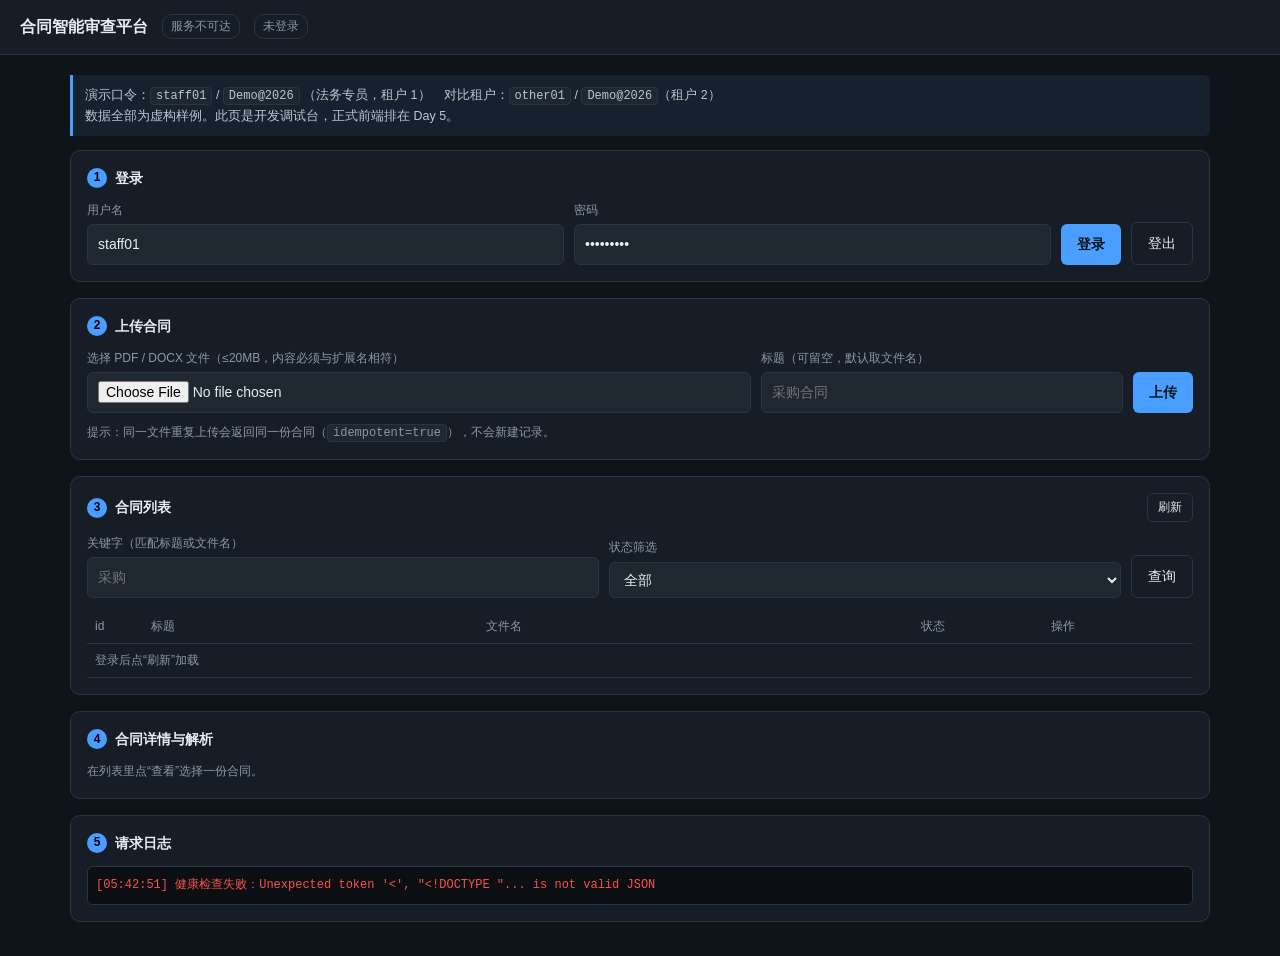
==== src/main/resources/static/index.html @ 00e634e4 "feat(web): add a single-file debug UI to exercise the backend in a browser The backend capabilities " ====
<!DOCTYPE html>
<html lang="zh-CN">
<head>
<meta charset="UTF-8">
<meta name="viewport" content="width=device-width, initial-scale=1">
<title>合同智能审查平台 · 调试台</title>
<!--
  单文件调试台（零构建工具）。

  为什么先做这个而不是正式的 Vue 前端：
  后端能力已经可用，但"看不见"就没法验证与演示。
  一个自包含 HTML 能在浏览器里立刻走通全流程，且不需要 npm 装包。

  ⚠️ 定位说明：这是**开发/演示用调试台**，不是交付级前端。
  正式前端（Vue 3）排在 Day 5，届时本页保留作为排错工具。

  安全：页面本身是公开静态文件，但所有数据请求都要 JWT，
       因此放行它不降低安全性。
-->
<style>
  :root {
    --bg: #0f1419; --panel: #171d26; --panel2: #1f2731;
    --line: #2a3542; --fg: #e6edf3; --dim: #8b98a8;
    --accent: #4a9eff; --ok: #3fb950; --warn: #d29922; --err: #f85149;
    --mono: ui-monospace, "Cascadia Code", Consolas, monospace;
  }
  * { box-sizing: border-box; }
  body {
    margin: 0; background: var(--bg); color: var(--fg);
    font: 14px/1.6 -apple-system, "Segoe UI", "Microsoft YaHei", sans-serif;
  }
  header {
    padding: 14px 20px; border-bottom: 1px solid var(--line);
    display: flex; align-items: center; gap: 14px; flex-wrap: wrap;
    background: var(--panel); position: sticky; top: 0; z-index: 10;
  }
  header h1 { font-size: 16px; margin: 0; font-weight: 600; }
  header .tag {
    font-size: 12px; color: var(--dim); border: 1px solid var(--line);
    padding: 2px 8px; border-radius: 10px;
  }
  main { padding: 20px; max-width: 1180px; margin: 0 auto; }
  .card {
    background: var(--panel); border: 1px solid var(--line);
    border-radius: 10px; padding: 16px; margin-bottom: 16px;
  }
  .card h2 {
    font-size: 14px; margin: 0 0 12px; font-weight: 600;
    display: flex; align-items: center; gap: 8px;
  }
  .step {
    display: inline-flex; width: 20px; height: 20px; align-items: center;
    justify-content: center; border-radius: 50%; background: var(--accent);
    color: #001; font-size: 12px; font-weight: 700; flex: none;
  }
  label { display: block; font-size: 12px; color: var(--dim); margin-bottom: 4px; }
  input, select, button, textarea {
    font: inherit; border-radius: 6px; border: 1px solid var(--line);
    background: var(--panel2); color: var(--fg); padding: 8px 10px;
  }
  input, select { width: 100%; }
  button {
    cursor: pointer; background: var(--accent); color: #00161f;
    border: none; font-weight: 600; padding: 9px 16px;
  }
  button:hover { filter: brightness(1.1); }
  button:disabled { opacity: .45; cursor: not-allowed; }
  button.ghost { background: transparent; color: var(--fg); border: 1px solid var(--line); font-weight: 500; }
  button.danger { background: var(--err); color: #fff; }
  .row { display: flex; gap: 10px; align-items: flex-end; flex-wrap: wrap; }
  .row > * { flex: 1 1 160px; }
  .row > .fixed { flex: 0 0 auto; }
  .grid2 { display: grid; grid-template-columns: 1fr 1fr; gap: 12px; }
  @media (max-width: 760px) { .grid2 { grid-template-columns: 1fr; } }
  pre {
    background: var(--panel2); border: 1px solid var(--line); border-radius: 6px;
    padding: 12px; overflow: auto; max-height: 420px; margin: 0;
    font-family: var(--mono); font-size: 12.5px; white-space: pre-wrap; word-break: break-word;
  }
  table { width: 100%; border-collapse: collapse; font-size: 13px; }
  th, td { text-align: left; padding: 7px 8px; border-bottom: 1px solid var(--line); }
  th { color: var(--dim); font-weight: 500; font-size: 12px; }
  .pill { padding: 1px 8px; border-radius: 10px; font-size: 11px; font-family: var(--mono); }
  .s-UPLOADED { background: #21324a; color: #79b8ff; }
  .s-PARSED { background: #17351f; color: var(--ok); }
  .s-PARSE_FAILED { background: #3d1d1d; color: var(--err); }
  .s-DELETED { background: #2a2a2a; color: var(--dim); }
  .muted { color: var(--dim); font-size: 12px; }
  .log {
    font-family: var(--mono); font-size: 12px; max-height: 150px;
    overflow: auto; background: #0b0f14; border: 1px solid var(--line);
    border-radius: 6px; padding: 8px;
  }
  .log div { padding: 1px 0; }
  .log .ok { color: var(--ok); }
  .log .err { color: var(--err); }
  .log .warn { color: var(--warn); }
  .hint {
    background: #16212e; border-left: 3px solid var(--accent);
    padding: 10px 12px; border-radius: 0 6px 6px 0; font-size: 12.5px; color: #b9c6d4;
    margin-bottom: 14px;
  }
  .hidden { display: none !important; }
  .kbd { font-family: var(--mono); background: var(--panel2); border: 1px solid var(--line);
         border-radius: 4px; padding: 1px 5px; font-size: 12px; }
</style>
</head>
<body>

<header>
  <h1>合同智能审查平台</h1>
  <span class="tag" id="healthTag">检查服务中…</span>
  <span class="tag" id="userTag">未登录</span>
</header>

<main>

  <div class="hint">
    演示口令：<span class="kbd">staff01</span> / <span class="kbd">Demo@2026</span>
    （法务专员，租户 1）　对比租户：<span class="kbd">other01</span> / <span class="kbd">Demo@2026</span>（租户 2）
    <br>数据全部为虚构样例。此页是开发调试台，正式前端排在 Day 5。
  </div>

  <!-- 1. 登录 -->
  <div class="card">
    <h2><span class="step">1</span>登录</h2>
    <div class="row">
      <div><label>用户名</label><input id="username" value="staff01"></div>
      <div><label>密码</label><input id="password" type="password" value="Demo@2026"></div>
      <div class="fixed"><button onclick="doLogin()">登录</button></div>
      <div class="fixed"><button class="ghost" onclick="doLogout()">登出</button></div>
    </div>
  </div>

  <!-- 2. 上传 -->
  <div class="card">
    <h2><span class="step">2</span>上传合同</h2>
    <div class="row">
      <div style="flex:2 1 260px">
        <label>选择 PDF / DOCX 文件（≤20MB，内容必须与扩展名相符）</label>
        <input id="file" type="file" accept=".pdf,.docx">
      </div>
      <div><label>标题（可留空，默认取文件名）</label><input id="title" placeholder="采购合同"></div>
      <div class="fixed"><button onclick="doUpload()">上传</button></div>
    </div>
    <p class="muted" style="margin:10px 0 0">
      提示：同一文件重复上传会返回同一份合同（<span class="kbd">idempotent=true</span>），不会新建记录。
    </p>
  </div>

  <!-- 3. 列表 -->
  <div class="card">
    <h2><span class="step">3</span>合同列表
      <button class="ghost" style="margin-left:auto;padding:4px 10px;font-size:12px" onclick="loadList()">刷新</button>
    </h2>
    <div class="row" style="margin-bottom:12px">
      <div><label>关键字（匹配标题或文件名）</label><input id="kw" placeholder="采购"></div>
      <div><label>状态筛选</label>
        <select id="statusFilter">
          <option value="">全部</option>
          <option>UPLOADED</option>
          <option>PARSED</option>
          <option>PARSE_FAILED</option>
          <option value="NOT_A_STATUS">非法值（试 400）</option>
        </select>
      </div>
      <div class="fixed"><button class="ghost" onclick="loadList()">查询</button></div>
    </div>
    <table>
      <thead><tr><th style="width:56px">id</th><th>标题</th><th>文件名</th><th style="width:130px">状态</th><th style="width:150px">操作</th></tr></thead>
      <tbody id="listBody"><tr><td colspan="5" class="muted">登录后点“刷新”加载</td></tr></tbody>
    </table>
  </div>

  <!-- 4. 详情 -->
  <div class="card">
    <h2><span class="step">4</span>合同详情与解析</h2>
    <div id="detailEmpty" class="muted">在列表里点“查看”选择一份合同。</div>
    <div id="detailBox" class="hidden">
      <div class="grid2" style="margin-bottom:12px">
        <div>
          <table>
            <tbody id="detailMeta"></tbody>
          </table>
        </div>
        <div>
          <label>操作</label>
          <div class="row">
            <div class="fixed"><button onclick="doParse()">解析文本</button></div>
            <div class="fixed"><button class="ghost" onclick="loadText()">查看正文</button></div>
            <div class="fixed"><button class="danger" onclick="doDelete()">删除</button></div>
          </div>
          <label style="margin-top:12px">解析结果</label>
          <pre id="parseResult" style="max-height:150px">尚未解析</pre>
        </div>
      </div>
      <label>归一化正文（可复制其中一句去试“证据定位”）</label>
      <pre id="textBox">尚未加载</pre>
    </div>
  </div>

  <!-- 5. 日志 -->
  <div class="card">
    <h2><span class="step">5</span>请求日志</h2>
    <div class="log" id="log"></div>
  </div>

</main>

<script>
const $ = id => document.getElementById(id);
let token = null;
let currentId = null;

function log(msg, kind) {
  const d = document.createElement('div');
  if (kind) d.className = kind;
  const t = new Date().toLocaleTimeString('zh-CN', { hour12: false });
  d.textContent = `[${t}] ${msg}`;
  $('log').prepend(d);
}

async function api(method, path, { body, raw, ctype, auth = true } = {}) {
  const headers = { 'Accept': 'application/json' };
  let payload = null;
  if (raw !== undefined) { payload = raw; headers['Content-Type'] = ctype || 'application/octet-stream'; }
  else if (body !== undefined) { payload = JSON.stringify(body); headers['Content-Type'] = 'application/json; charset=utf-8'; }
  if (auth && token) headers['Authorization'] = 'Bearer ' + token;

  const res = await fetch(path, { method, headers, body: payload });
  const text = await res.text();
  let data = null;
  try { data = text ? JSON.parse(text) : null; } catch { data = text; }

  const mark = res.ok ? 'ok' : 'err';
  log(`${method} ${path} → ${res.status}`, mark);
  if (!res.ok && data && data.code) log(`　　${data.code}: ${data.message}`, 'err');
  return { status: res.status, ok: res.ok, data };
}

// ---------- 健康检查 ----------
async function checkHealth() {
  try {
    const r = await fetch('/api/health');
    const h = await r.json();
    $('healthTag').textContent = `服务正常 · AI 通道=${h.aiEnabled ? '真实调用' : 'Mock 桩'}`;
    log(`健康检查通过，aiEnabled=${h.aiEnabled}, model=${h.aiModel}`, 'ok');
  } catch (e) {
    $('healthTag').textContent = '服务不可达';
    log('健康检查失败：' + e.message, 'err');
  }
}

// ---------- 1. 登录 ----------
async function doLogin() {
  const r = await api('POST', '/api/auth/login',
    { body: { username: $('username').value, password: $('password').value }, auth: false });
  if (!r.ok) { $('userTag').textContent = '登录失败'; return; }
  token = r.data.token;
  const u = r.data.user;
  $('userTag').textContent = `${u.displayName} · ${u.role} · 租户${u.tenantId}`;
  log(`登录成功：${u.username}（${u.role}），有效期 ${r.data.expiresIn} 秒`, 'ok');
  loadList();
}

async function doLogout() {
  if (token) await api('POST', '/api/auth/logout');
  token = null; currentId = null;
  $('userTag').textContent = '未登录';
  $('listBody').innerHTML = '<tr><td colspan="5" class="muted">未登录</td></tr>';
  $('detailBox').classList.add('hidden');
  $('detailEmpty').classList.remove('hidden');
}

// ---------- 2. 上传 ----------
async function doUpload() {
  const f = $('file').files[0];
  if (!f) { log('请先选择文件', 'warn'); return; }
  const fd = new FormData();
  fd.append('file', f);
  if ($('title').value) fd.append('title', $('title').value);

  const res = await fetch('/api/contracts', {
    method: 'POST',
    headers: token ? { 'Authorization': 'Bearer ' + token } : {},
    body: fd
  });
  const text = await res.text();
  let data = null;
  try { data = JSON.parse(text); } catch { data = text; }
  log(`POST /api/contracts → ${res.status}`, res.ok ? 'ok' : 'err');

  if (!res.ok) {
    log(`　　上传被拒：${data.code || ''} ${data.message || ''}`, 'err');
    return;
  }
  log(`　　合同 id=${data.contract.id}，状态=${data.contract.status}，幂等命中=${data.idempotent}`,
      data.idempotent ? 'warn' : 'ok');
  if (data.idempotent) log('　　同一文件已存在，返回原记录（这是幂等，不是错误）', 'warn');
  loadList();
}

// ---------- 3. 列表 ----------
async function loadList() {
  if (!token) { log('请先登录', 'warn'); return; }
  const p = new URLSearchParams({ page: '0', size: '20' });
  if ($('kw').value) p.set('keyword', $('kw').value);
  if ($('statusFilter').value) p.set('status', $('statusFilter').value);

  const r = await api('GET', '/api/contracts?' + p.toString());
  if (!r.ok) { $('listBody').innerHTML = `<tr><td colspan="5" class="muted">查询失败：${r.data.code || r.status}</td></tr>`; return; }

  const items = r.data.items;
  if (!items.length) {
    $('listBody').innerHTML = '<tr><td colspan="5" class="muted">没有数据（跨租户时这是正确结果）</td></tr>';
    return;
  }
  $('listBody').innerHTML = items.map(it => `
    <tr>
      <td>${it.id}</td>
      <td>${esc(it.title)}</td>
      <td class="muted">${esc(it.originalFilename)}</td>
      <td><span class="pill s-${it.status}">${it.status}</span></td>
      <td>
        <button class="ghost" style="padding:3px 10px;font-size:12px" onclick="selectContract(${it.id})">查看</button>
      </td>
    </tr>`).join('');
  log(`列表加载完成：total=${r.data.total}，本页 ${items.length} 条`, 'ok');
}

// ---------- 4. 详情 ----------
async function selectContract(id) {
  const r = await api('GET', '/api/contracts/' + id);
  if (!r.ok) return;
  currentId = id;
  const c = r.data;
  $('detailEmpty').classList.add('hidden');
  $('detailBox').classList.remove('hidden');
  $('detailMeta').innerHTML = `
    <tr><th>id</th><td>${c.id}</td></tr>
    <tr><th>标题</th><td>${esc(c.title)}</td></tr>
    <tr><th>原文件名</th><td>${esc(c.originalFilename)}</td></tr>
    <tr><th>大小</th><td>${c.fileSize} 字节</td></tr>
    <tr><th>状态</th><td><span class="pill s-${c.status}">${c.status}</span></td></tr>
    <tr><th>已解析</th><td>${c.hasText ? '是' : '否'}</td></tr>
    <tr><th>创建时间</th><td class="muted">${c.createdAt || ''}</td></tr>`;
  $('parseResult').textContent = '尚未解析（点“解析文本”）';
  $('textBox').textContent = '尚未加载（点“查看正文”）';
  log(`已选中合同 id=${id}`);
}

async function doParse() {
  if (!currentId) return;
  const r = await api('POST', `/api/contracts/${currentId}/parse`);
  if (!r.ok) return;
  const d = r.data;
  $('parseResult').textContent = JSON.stringify(d, null, 2);

  if (d.success) {
    log(`解析成功：${d.normalizedLength} 字符，${d.pageCount} 页`, 'ok');
    if (d.stats && d.stats.charsRemoved !== undefined) {
      log(`　　归一化移除了 ${d.stats.charsRemoved} 个字符（原文 ${d.stats.originalLength} → ${d.stats.normalizedLength}）`, 'warn');
    }
  } else {
    log(`解析失败：${d.errorCode} — ${d.message}`, 'err');
    log('　　注意：失败时不会留下半份正文，状态已置 PARSE_FAILED', 'warn');
  }
  selectContract(currentId);
  loadList();
}

async function loadText() {
  if (!currentId) return;
  const r = await api('GET', `/api/contracts/${currentId}/text`);
  if (!r.ok) {
    $('textBox').textContent = `无法读取正文：${r.data.code || r.status}\n（未解析或解析失败的合同不会返回空文本，而是明确报错）`;
    return;
  }
  $('textBox').textContent = r.data.text;
  log(`正文长度 ${r.data.length}，textHash=${r.data.textHash.slice(0, 16)}…`, 'ok');
}

async function doDelete() {
  if (!currentId) return;
  const r = await api('DELETE', '/api/contracts/' + currentId);
  if (r.status === 204) log('删除成功（204）。删除是幂等的，重复删除同样返回 204', 'ok');
  currentId = null;
  $('detailBox').classList.add('hidden');
  $('detailEmpty').classList.remove('hidden');
  loadList();
}

function esc(s) {
  return String(s == null ? '' : s).replace(/[&<>"']/g, m =>
    ({ '&': '&amp;', '<': '&lt;', '>': '&gt;', '"': '&quot;', "'": '&#39;' }[m]));
}

checkHealth();
</script>
</body>
</html>
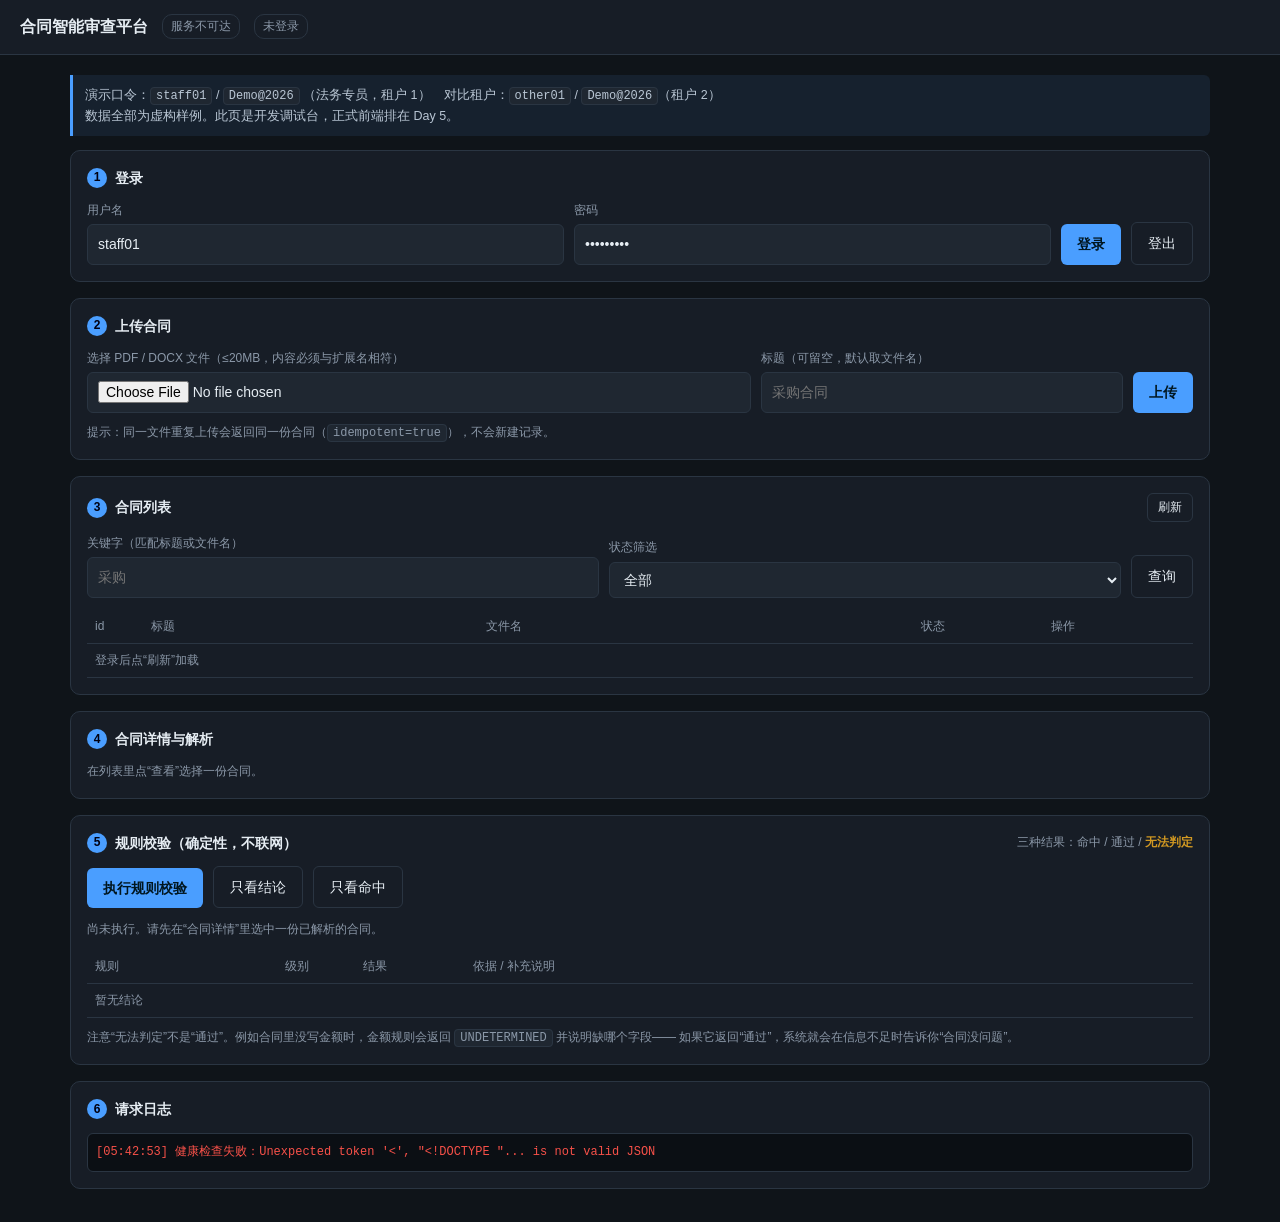
==== commit ed507b92: "feat(rule): three-state rule engine with amount, date, clause and party rules Implements T-011 and T" ====
--- a/src/main/resources/static/index.html
+++ b/src/main/resources/static/index.html
@@ -199,9 +199,36 @@
     </div>
   </div>
 
-  <!-- 5. 日志 -->
-  <div class="card">
-    <h2><span class="step">5</span>请求日志</h2>
+  <!-- 5. 规则校验 -->
+  <div class="card">
+    <h2><span class="step">5</span>规则校验（确定性，不联网）
+      <span class="muted" style="font-weight:400;margin-left:auto">
+        三种结果：命中 / 通过 / <b style="color:var(--warn)">无法判定</b>
+      </span>
+    </h2>
+    <div class="row" style="margin-bottom:12px">
+      <div class="fixed"><button onclick="doRuleCheck()">执行规则校验</button></div>
+      <div class="fixed"><button class="ghost" onclick="loadFindings()">只看结论</button></div>
+      <div class="fixed"><button class="ghost" onclick="loadFindings(true)">只看命中</button></div>
+    </div>
+    <div id="ruleSummary" class="muted" style="margin-bottom:10px">尚未执行。请先在“合同详情”里选中一份已解析的合同。</div>
+    <table>
+      <thead><tr>
+        <th style="width:190px">规则</th><th style="width:78px">级别</th>
+        <th style="width:110px">结果</th><th>依据 / 补充说明</th>
+      </tr></thead>
+      <tbody id="findingsBody"><tr><td colspan="4" class="muted">暂无结论</td></tr></tbody>
+    </table>
+    <p class="muted" style="margin:10px 0 0">
+      注意“无法判定”不是“通过”。例如合同里没写金额时，金额规则会返回
+      <span class="kbd">UNDETERMINED</span> 并说明缺哪个字段——
+      如果它返回“通过”，系统就会在信息不足时告诉你“合同没问题”。
+    </p>
+  </div>
+
+  <!-- 6. 日志 -->
+  <div class="card">
+    <h2><span class="step">6</span>请求日志</h2>
     <div class="log" id="log"></div>
   </div>
 
@@ -395,6 +422,75 @@
     ({ '&': '&amp;', '<': '&lt;', '>': '&gt;', '"': '&quot;', "'": '&#39;' }[m]));
 }
 
+// ---------- 5. 规则校验 ----------
+async function doRuleCheck() {
+  if (!currentId) { log('请先在合同详情里选中一份合同', 'warn'); return; }
+
+  const r = await api('POST', `/api/contracts/${currentId}/rule-check`);
+  if (!r.ok) {
+    log(`　　执行失败：${r.data.code || ''} ${r.data.message || ''}`, 'err');
+    if (r.data.code === 'PARSE_FAILED') {
+      log('　　合同尚未解析成功。规则校验拒绝在无正文时执行——' +
+          '否则会把"没解析"说成"合同缺条款"', 'warn');
+    }
+    return;
+  }
+
+  const d = r.data;
+  const parts = [
+    `共 ${d.total} 条`,
+    `命中 ${d.hits}`,
+    `通过 ${d.passes}`,
+    `<b style="color:var(--warn)">无法判定 ${d.undetermined}</b>`
+  ];
+  if (d.ruleErrors > 0) parts.push(`<b style="color:var(--err)">规则出错 ${d.ruleErrors}</b>`);
+  $('ruleSummary').innerHTML = parts.join(' · ') + `　—　${esc(d.message)}`;
+
+  log(`规则校验完成：共${d.total} 命中${d.hits} 通过${d.passes} 无法判定${d.undetermined}`, 'ok');
+  if (d.undetermined > 0) {
+    log(`　　有 ${d.undetermined} 条无法判定（信息不足），需人工确认。这不是"通过"`, 'warn');
+  }
+  if (d.ruleErrors > 0) {
+    log(`　　${d.ruleErrors} 条规则自身执行失败，已标记，请查看明细`, 'err');
+  }
+
+  const extracted = d.extractedElements || {};
+  const got = Object.entries(extracted).filter(([, v]) => v !== '未抽到');
+  log(`　　要素抽取：${got.length} 个成功 → ${got.map(([k, v]) => k + '=' + v).join(', ') || '（无）'}`);
+
+  loadFindings();
+  selectContract(currentId);
+}
+
+async function loadFindings(onlyHits) {
+  if (!currentId) { log('请先选中一份合同', 'warn'); return; }
+  const r = await api('GET', `/api/contracts/${currentId}/findings?onlyHits=${onlyHits ? 'true' : 'false'}`);
+  if (!r.ok) return;
+
+  const list = r.data;
+  if (!list.length) {
+    $('findingsBody').innerHTML = '<tr><td colspan="4" class="muted">暂无结论，先执行规则校验</td></tr>';
+    return;
+  }
+
+  const color = { HIT: 'var(--err)', PASS: 'var(--ok)', UNDETERMINED: 'var(--warn)' };
+  $('findingsBody').innerHTML = list.map(f => {
+    const reason = [
+      f.evidence ? esc(f.evidence) : '',
+      f.detail ? `<span class="muted">${esc(f.detail)}</span>` : '',
+      f.errorMessage ? `<span style="color:var(--err)">规则出错：${esc(f.errorMessage)}</span>` : '',
+      f.charStart != null ? `<span class="muted">原文位置 [${f.charStart}, ${f.charEnd})</span>` : ''
+    ].filter(Boolean).join('<br>');
+    return `<tr>
+      <td><span class="kbd">${esc(f.ruleCode)}</span><br><span class="muted">${esc(f.ruleName)}</span></td>
+      <td>${esc(f.severity)}</td>
+      <td style="color:${color[f.result] || 'inherit'};font-weight:600">${esc(f.result)}</td>
+      <td>${reason || '<span class="muted">—</span>'}</td>
+    </tr>`;
+  }).join('');
+  log(`结论已加载：${list.length} 条`, 'ok');
+}
+
 checkHealth();
 </script>
 </body>
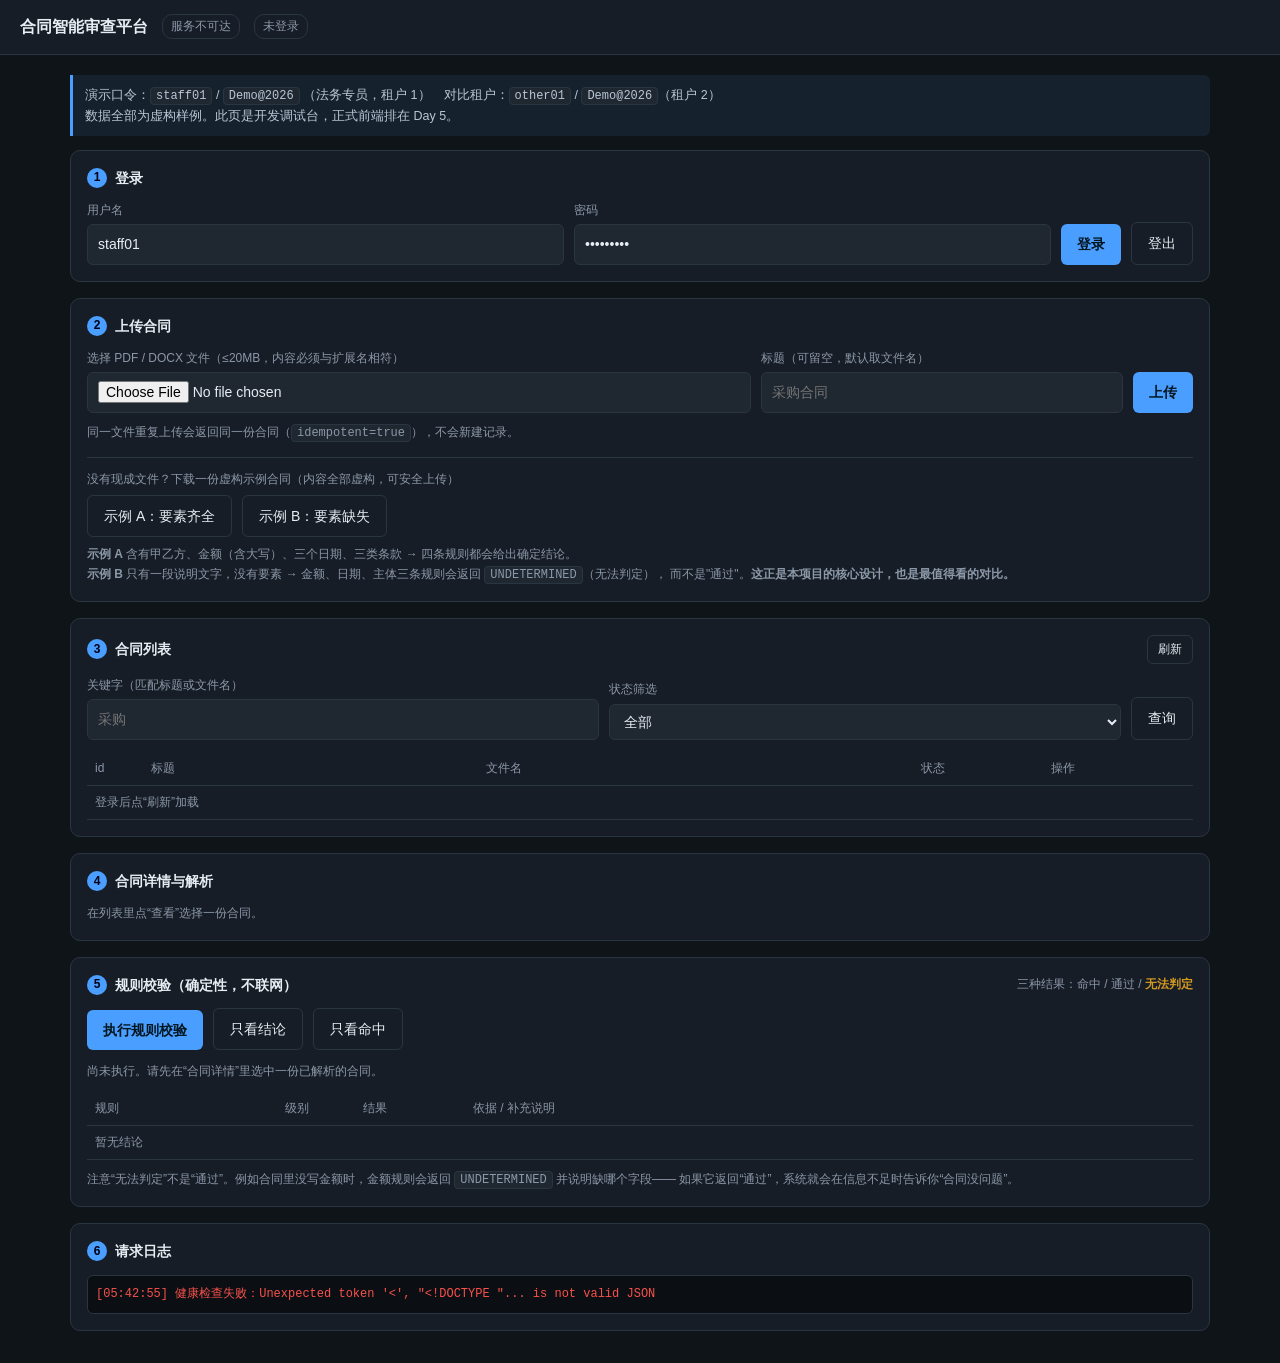
==== commit 0763be14: "feat(web): add sample contract downloads to the debug console The two sample templates existed but h" ====
--- a/src/main/resources/static/index.html
+++ b/src/main/resources/static/index.html
@@ -144,8 +144,31 @@
       <div class="fixed"><button onclick="doUpload()">上传</button></div>
     </div>
     <p class="muted" style="margin:10px 0 0">
-      提示：同一文件重复上传会返回同一份合同（<span class="kbd">idempotent=true</span>），不会新建记录。
+      同一文件重复上传会返回同一份合同（<span class="kbd">idempotent=true</span>），不会新建记录。
     </p>
+
+    <div style="margin-top:14px;padding-top:12px;border-top:1px solid var(--line)">
+      <label>没有现成文件？下载一份虚构示例合同（内容全部虚构，可安全上传）</label>
+      <div class="row" style="margin-top:6px">
+        <div class="fixed">
+          <button class="ghost" onclick="downloadSample('well-formed')">
+            示例 A：要素齐全
+          </button>
+        </div>
+        <div class="fixed">
+          <button class="ghost" onclick="downloadSample('sparse')">
+            示例 B：要素缺失
+          </button>
+        </div>
+      </div>
+      <p class="muted" style="margin:8px 0 0">
+        <b>示例 A</b> 含有甲乙方、金额（含大写）、三个日期、三类条款 →
+        四条规则都会给出确定结论。<br>
+        <b>示例 B</b> 只有一段说明文字，没有要素 →
+        金额、日期、主体三条规则会返回 <span class="kbd">UNDETERMINED</span>（无法判定），
+        而不是"通过"。<b>这正是本项目的核心设计，也是最值得看的对比。</b>
+      </p>
+    </div>
   </div>
 
   <!-- 3. 列表 -->
@@ -300,6 +323,17 @@
 }
 
 // ---------- 2. 上传 ----------
+async function downloadSample(template) {
+  // 直接开新标签下载：示例 PDF 端点是公开的（仅 dev/test 环境注册），
+  // 不需要带 JWT，因此用浏览器原生下载最省事。
+  const url = `/api/debug/sample-contract.pdf?template=${encodeURIComponent(template)}`;
+  log(`下载示例合同：${template}`, 'ok');
+  window.open(url, '_blank');
+  const label = template === 'well-formed' ? '示例 A（要素齐全）' : '示例 B（要素缺失）';
+  log(`　　${label} 已在新标签打开。若浏览器直接内嵌显示，请用它的下载按钮存到本地，` +
+      `然后在上方"选择文件"里选中它`, 'warn');
+}
+
 async function doUpload() {
   const f = $('file').files[0];
   if (!f) { log('请先选择文件', 'warn'); return; }
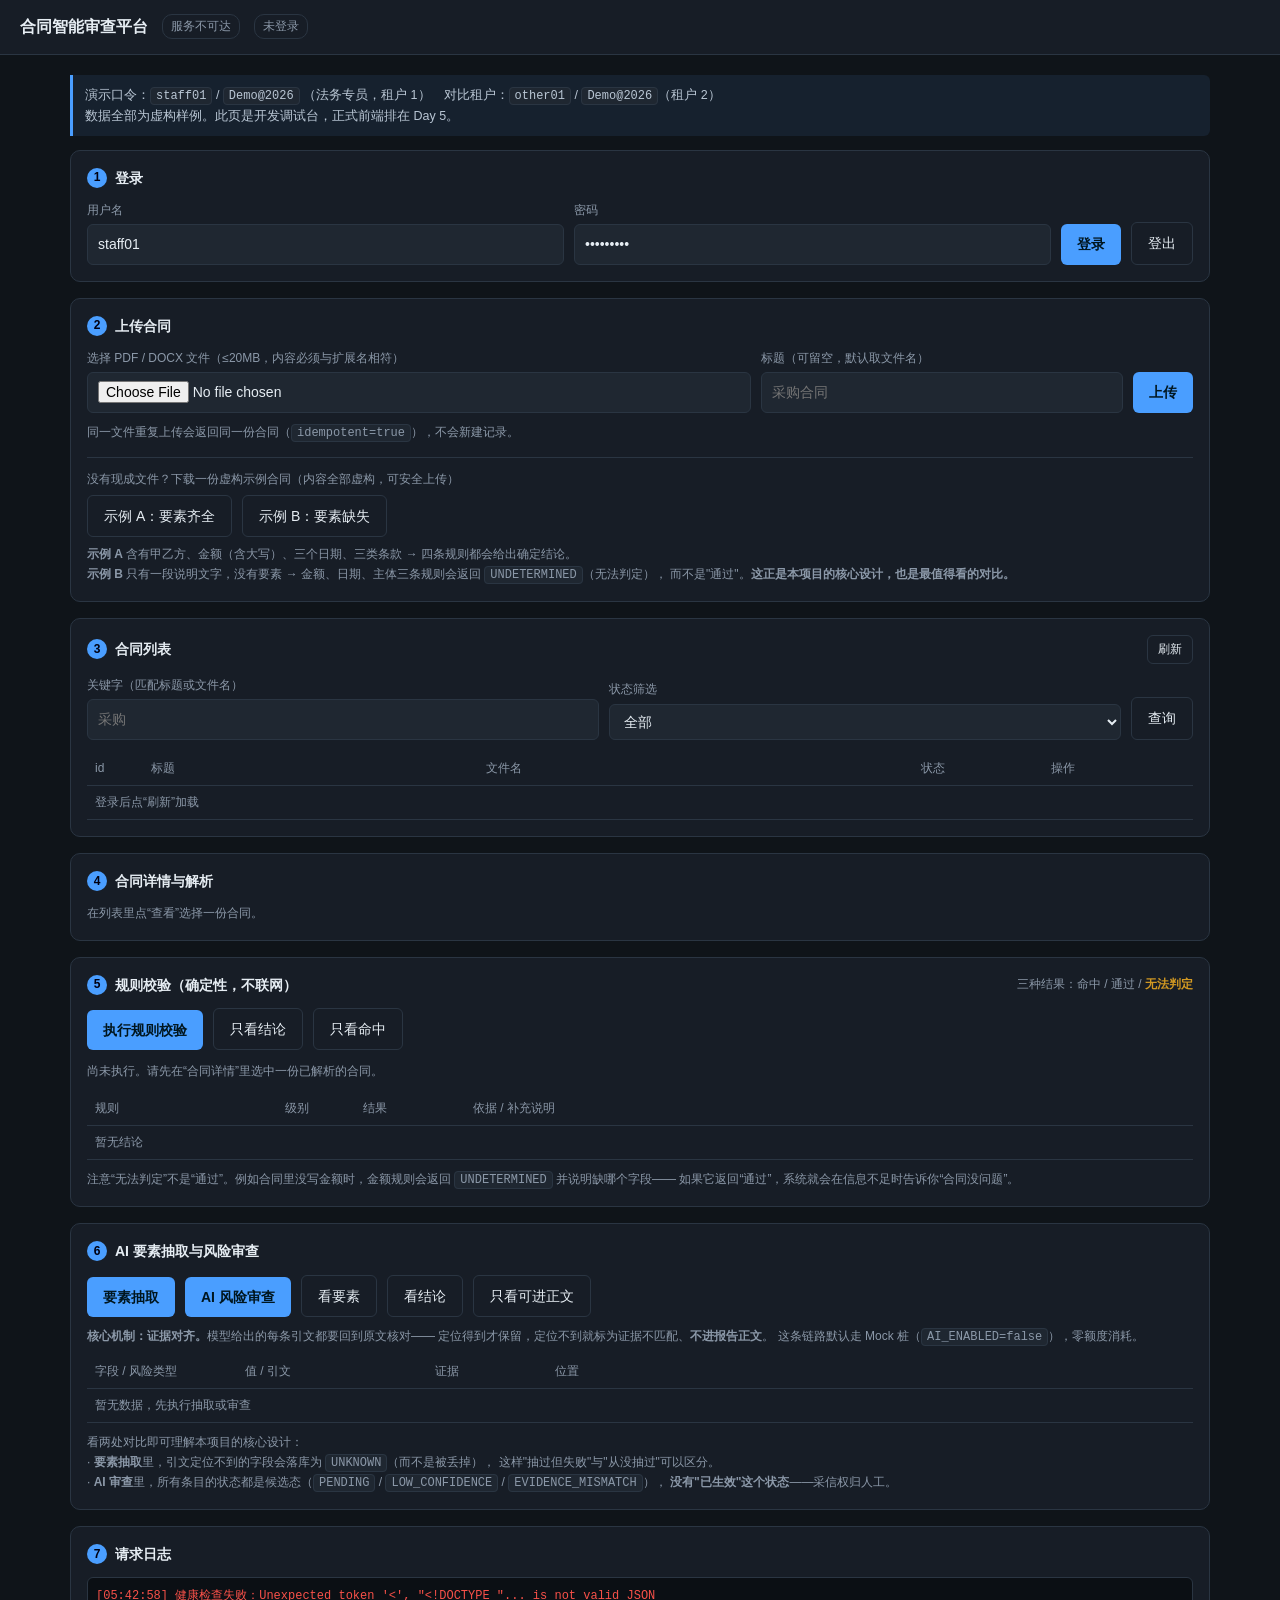
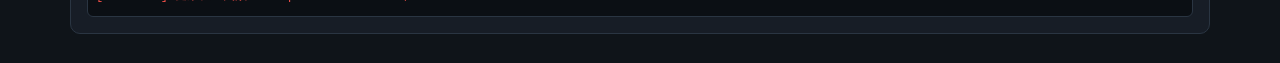
==== commit 54154654: "feat(extract,ai): turn model output into checkable conclusions Implements T-015 and T-016. Extract a" ====
--- a/src/main/resources/static/index.html
+++ b/src/main/resources/static/index.html
@@ -249,9 +249,48 @@
     </p>
   </div>
 
-  <!-- 6. 日志 -->
+  <!-- 6. AI 要素抽取与风险审查 -->
   <div class="card">
-    <h2><span class="step">6</span>请求日志</h2>
+    <h2><span class="step">6</span>AI 要素抽取与风险审查
+      <span class="muted" id="aiChannel" style="font-weight:400;font-size:12px"></span>
+    </h2>
+    <div class="row">
+      <div class="fixed"><button onclick="doExtract()">要素抽取</button></div>
+      <div class="fixed"><button onclick="doAiReview()">AI 风险审查</button></div>
+      <div class="fixed"><button class="ghost" onclick="loadElements()">看要素</button></div>
+      <div class="fixed"><button class="ghost" onclick="loadAiFindings()">看结论</button></div>
+      <div class="fixed"><button class="ghost" onclick="loadAiFindings(true)">只看可进正文</button></div>
+    </div>
+
+    <p class="muted" style="margin:10px 0 8px">
+      <b>核心机制：证据对齐。</b>模型给出的每条引文都要回到原文核对——
+      定位得到才保留，定位不到就标为证据不匹配、<b>不进报告正文</b>。
+      这条链路默认走 Mock 桩（<span class="kbd">AI_ENABLED=false</span>），零额度消耗。
+    </p>
+
+    <div id="aiSummary" class="muted" style="margin-bottom:8px"></div>
+
+    <table>
+      <thead>
+        <tr><th style="width:150px">字段 / 风险类型</th><th style="width:190px">值 / 引文</th>
+            <th style="width:120px">证据</th><th>位置</th></tr>
+      </thead>
+      <tbody id="aiBody"><tr><td colspan="4" class="muted">暂无数据，先执行抽取或审查</td></tr></tbody>
+    </table>
+
+    <p class="muted" style="margin:10px 0 0">
+      看两处对比即可理解本项目的核心设计：<br>
+      · <b>要素抽取</b>里，引文定位不到的字段会落库为 <span class="kbd">UNKNOWN</span>（而不是被丢掉），
+        这样"抽过但失败"与"从没抽过"可以区分。<br>
+      · <b>AI 审查</b>里，所有条目的状态都是候选态（<span class="kbd">PENDING</span> /
+        <span class="kbd">LOW_CONFIDENCE</span> / <span class="kbd">EVIDENCE_MISMATCH</span>），
+        <b>没有"已生效"这个状态</b>——采信权归人工。
+    </p>
+  </div>
+
+  <!-- 7. 日志 -->
+  <div class="card">
+    <h2><span class="step">7</span>请求日志</h2>
     <div class="log" id="log"></div>
   </div>
 
@@ -294,6 +333,9 @@
     const r = await fetch('/api/health');
     const h = await r.json();
     $('healthTag').textContent = `服务正常 · AI 通道=${h.aiEnabled ? '真实调用' : 'Mock 桩'}`;
+    $('aiChannel').textContent = h.aiEnabled
+      ? `通道：真实调用（${h.aiModel}，消耗额度）`
+      : `通道：Mock 桩（${h.aiModel} 的桩实现，零额度消耗）`;
     log(`健康检查通过，aiEnabled=${h.aiEnabled}, model=${h.aiModel}`, 'ok');
   } catch (e) {
     $('healthTag').textContent = '服务不可达';
@@ -525,6 +567,111 @@
   log(`结论已加载：${list.length} 条`, 'ok');
 }
 
+// ---------- 6. AI 要素抽取与风险审查 ----------
+function requireContract() {
+  if (!currentId) { log('请先在列表里选择一份合同', 'warn'); return false; }
+  return true;
+}
+
+function badge(status) {
+  const map = {
+    CONFIRMED: 'ok', PENDING: 'ok',
+    LOW_CONFIDENCE: 'warn', UNKNOWN: 'muted', CONFLICT: 'err',
+    EVIDENCE_MISMATCH: 'err', EVIDENCE_AMBIGUOUS: 'warn'
+  };
+  return `<span class="kbd ${map[status] || ''}">${esc(status)}</span>`;
+}
+
+async function doExtract() {
+  if (!requireContract()) return;
+  log('要素抽取中…（Mock 桩，不消耗额度）');
+  const r = await api('POST', `/api/contracts/${currentId}/extract`);
+  if (!r.ok) {
+    log(`抽取失败：HTTP ${r.status} ${r.data.code || ''} ${r.data.message || ''}`, 'err');
+    if (r.data && r.data.code === 'AI_UNAVAILABLE') {
+      log('　　AI 通道不可用——这是降级状态，规则校验不受影响', 'warn');
+    }
+    return;
+  }
+  const d = r.data;
+  log(`抽取完成：共 ${d.total} 个字段，引文定位成功 ${d.aligned}，失败 ${d.mismatch}` +
+      `（成功率 ${d.alignmentRate}）provider=${d.provider}`, d.mismatch > 0 ? 'warn' : 'ok');
+  log('　　' + d.message, d.mismatch > 0 ? 'warn' : 'ok');
+  $('aiSummary').innerHTML =
+    `<b>要素抽取</b>：${d.total} 个字段，引文定位 <b>${d.aligned}</b> 成功 / ` +
+    `<b>${d.mismatch}</b> 失败 · 通道 <span class="kbd">${esc(d.provider)}</span>`;
+  loadElements();
+}
+
+async function loadElements() {
+  if (!requireContract()) return;
+  const r = await api('GET', `/api/contracts/${currentId}/elements`);
+  if (!r.ok) { log(`读取要素失败：HTTP ${r.status}`, 'err'); return; }
+  if (!r.data.length) {
+    $('aiBody').innerHTML = '<tr><td colspan="4" class="muted">暂无要素，先执行「要素抽取」</td></tr>';
+    return;
+  }
+  $('aiBody').innerHTML = r.data.map(e => {
+    const located = e.charStart !== null && e.charStart !== undefined;
+    return `<tr>
+      <td><b>${esc(e.fieldKey)}</b><br><span class="muted" style="font-size:11px">${esc(e.source)}</span></td>
+      <td>${located ? esc(e.elementValue || '') : '<span class="muted">（未采信）</span>'}
+          <br><span class="muted" style="font-size:11px">${esc((e.quote || '').slice(0, 40))}</span></td>
+      <td>${badge(e.status)}<br><span class="muted" style="font-size:11px">${esc(e.matchLevel || '—')}
+          · ${e.confidence}</span></td>
+      <td class="muted" style="font-size:11px">${located
+          ? `[${e.charStart},${e.charEnd})`
+          : esc(e.statusReason || '')}</td>
+    </tr>`;
+  }).join('');
+  log(`已加载 ${r.data.length} 个要素`, 'ok');
+}
+
+async function doAiReview() {
+  if (!requireContract()) return;
+  log('AI 风险审查中…（Mock 桩，不消耗额度）');
+  const r = await api('POST', `/api/contracts/${currentId}/ai-review`);
+  if (!r.ok) {
+    log(`审查失败：HTTP ${r.status} ${r.data.code || ''} ${r.data.message || ''}`, 'err');
+    if (r.data && r.data.code === 'AI_UNAVAILABLE') {
+      log('　　AI 通道不可用——这是降级状态，规则校验仍可正常使用', 'warn');
+    }
+    return;
+  }
+  const d = r.data;
+  log(`审查完成：共 ${d.total} 条候选；待采信 ${d.pending}，低置信度 ${d.lowConfidence}，` +
+      `证据不匹配 ${d.mismatch}；可进报告正文 ${d.reportable} 条`, d.mismatch > 0 ? 'warn' : 'ok');
+  log(`　　${d.message}`, d.mismatch > 0 ? 'warn' : 'ok');
+  log(`　　模型=${d.modelVersion} 提示词=${d.promptVersion} provider=${d.provider}`);
+  $('aiSummary').innerHTML =
+    `<b>AI 审查</b>：${d.total} 条候选，可进正文 <b>${d.reportable}</b> 条，` +
+    `证据不匹配 <b>${d.mismatch}</b> 条（不进正文） · ` +
+    `模型 <span class="kbd">${esc(d.modelVersion)}</span> 提示词 <span class="kbd">${esc(d.promptVersion)}</span>`;
+  loadAiFindings();
+}
+
+async function loadAiFindings(reportableOnly) {
+  if (!requireContract()) return;
+  const r = await api('GET',
+    `/api/contracts/${currentId}/ai-findings?reportableOnly=${reportableOnly ? 'true' : 'false'}`);
+  if (!r.ok) { log(`读取 AI 结论失败：HTTP ${r.status}`, 'err'); return; }
+  if (!r.data.length) {
+    $('aiBody').innerHTML = '<tr><td colspan="4" class="muted">暂无 AI 结论'
+      + (reportableOnly ? '（可进报告正文的条目为 0）' : '，先执行「AI 风险审查」') + '</td></tr>';
+    return;
+  }
+  $('aiBody').innerHTML = r.data.map(f => `<tr>
+      <td><b>${esc(f.riskType)}</b></td>
+      <td>${esc((f.quote || '').slice(0, 60))}</td>
+      <td>${badge(f.status)}<br><span class="muted" style="font-size:11px">${esc(f.matchLevel || '—')}
+          · ${f.confidence}</span></td>
+      <td class="muted" style="font-size:11px">${f.reportable
+          ? `[${f.charStart},${f.charEnd})`
+          : esc(f.statusReason || '未定位')}</td>
+    </tr>`).join('');
+  log(`已加载 ${r.data.length} 条 AI 结论` + (reportableOnly ? '（仅可进正文）' : ''), 'ok');
+}
+
 checkHealth();
 </script>
 </body>
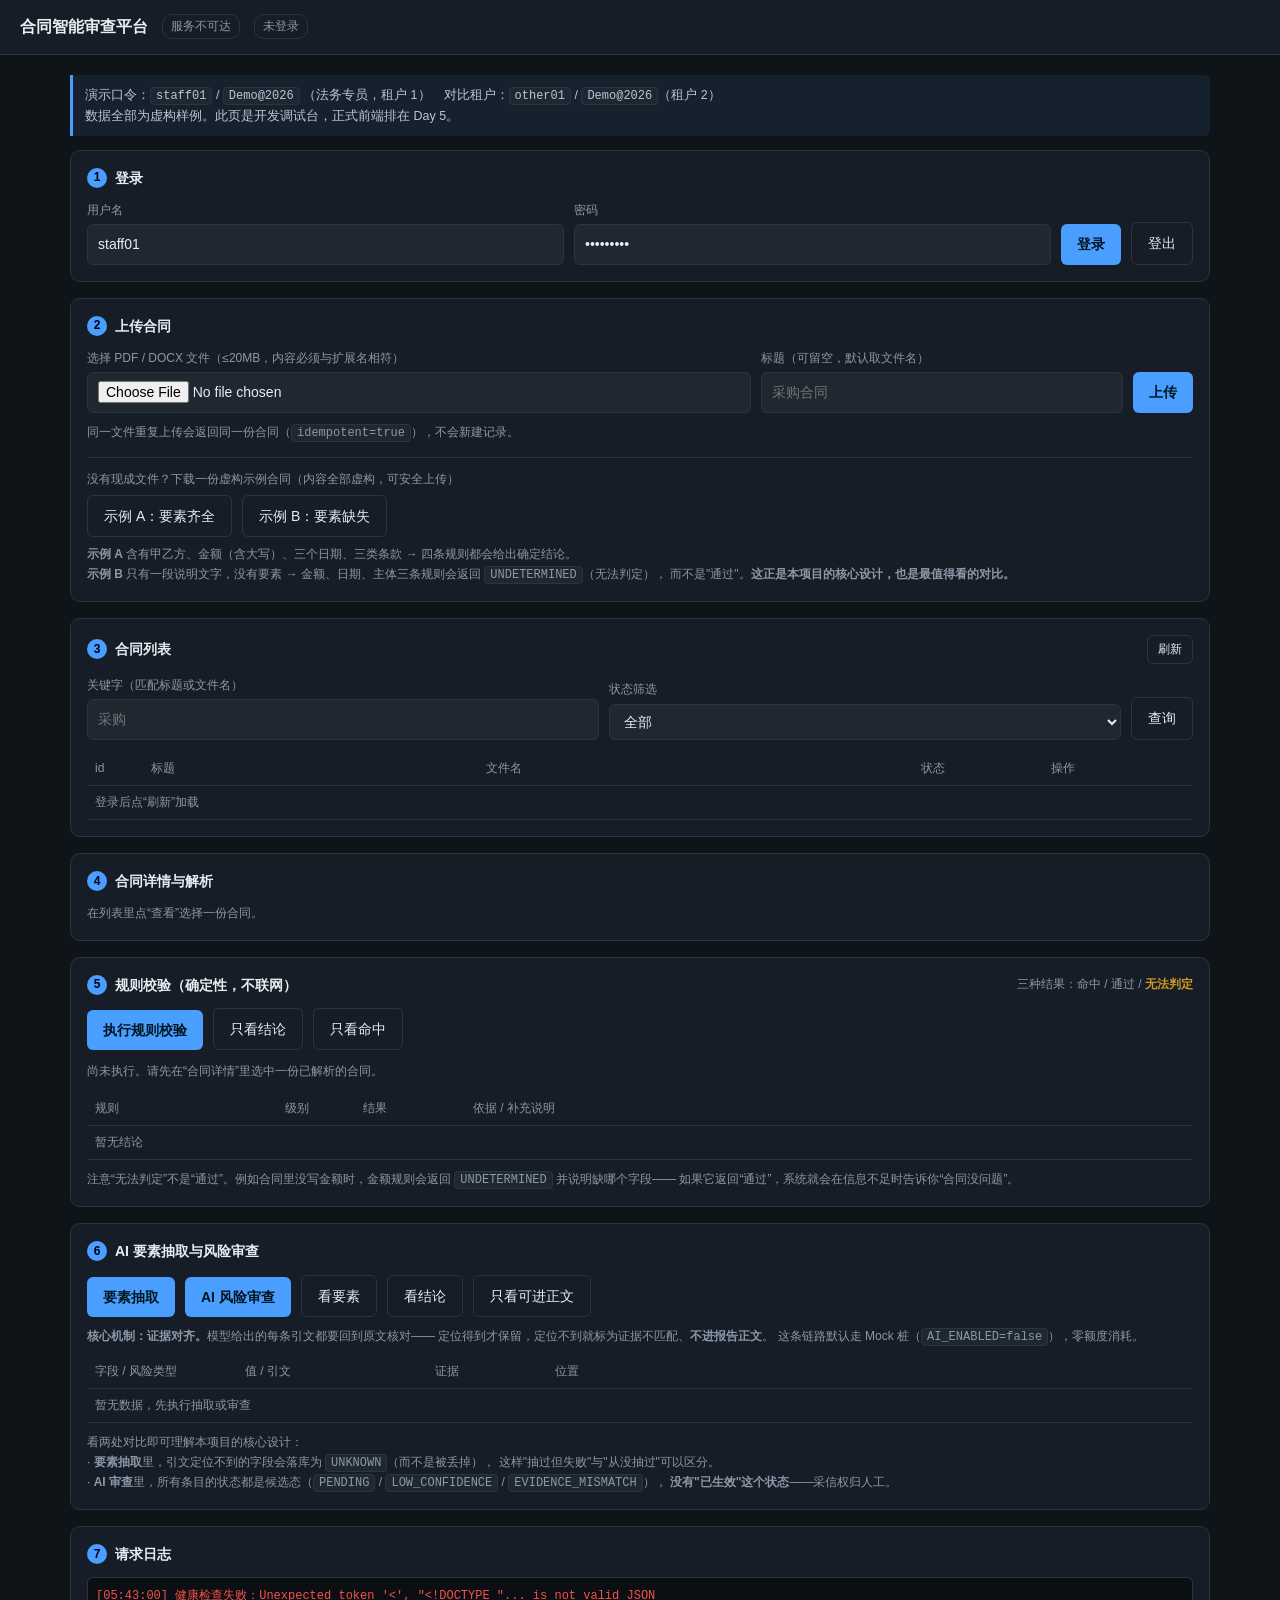
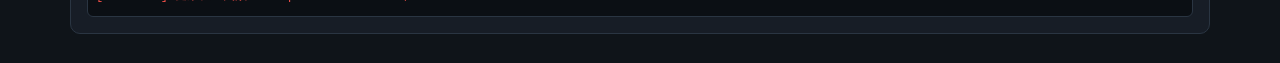
==== commit aca082cf: "feat(web): seed demo data on startup and fix the paging contract A clean machine started with an emp" ====
--- a/src/main/resources/static/index.html
+++ b/src/main/resources/static/index.html
@@ -406,7 +406,9 @@
 // ---------- 3. 列表 ----------
 async function loadList() {
   if (!token) { log('请先登录', 'warn'); return; }
-  const p = new URLSearchParams({ page: '0', size: '20' });
+  // 对外分页是 1 基（客户端直觉）。传 0 会被后端夹到第 1 页，
+  // 但显式写 1 更清楚，也避免"看起来能用其实靠兜底"。
+  const p = new URLSearchParams({ page: '1', size: '20' });
   if ($('kw').value) p.set('keyword', $('kw').value);
   if ($('statusFilter').value) p.set('status', $('statusFilter').value);
 
